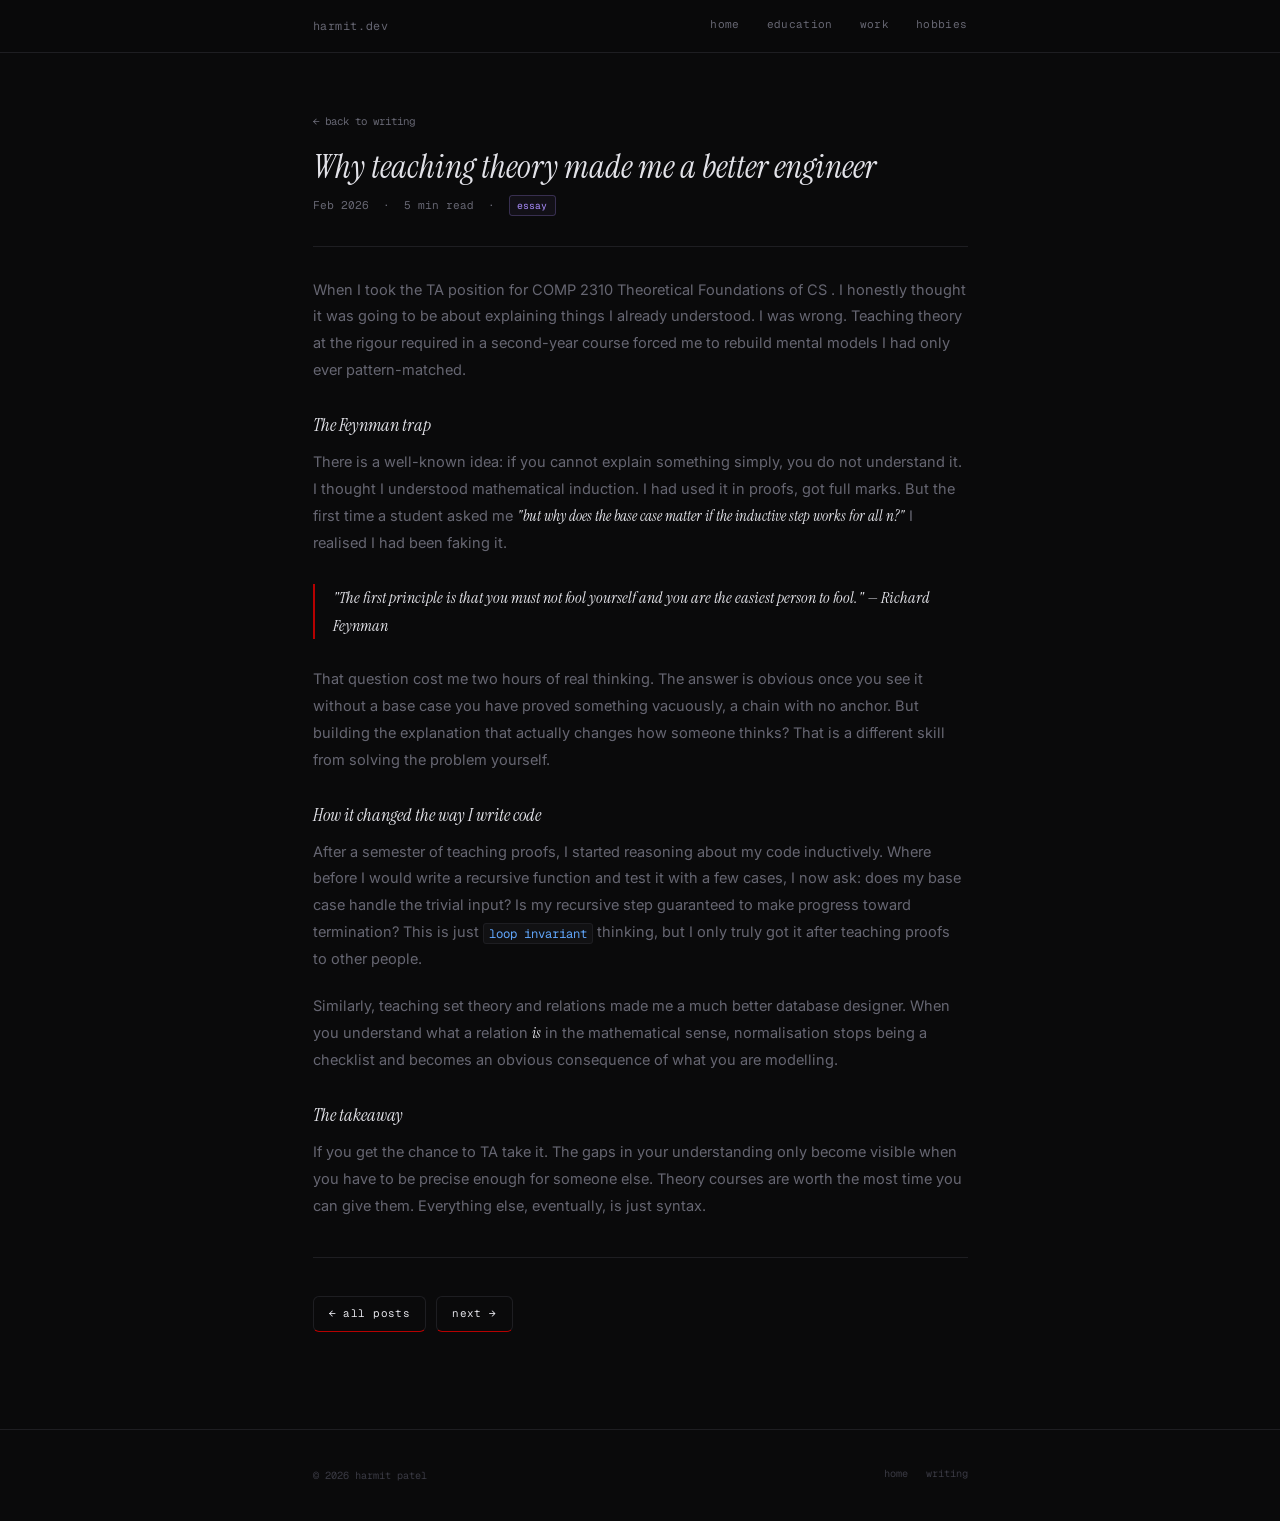
==== blog-post1.html @ 58eb38e5 "frontend portfolio" ====
<!DOCTYPE html>
<!-- blog-post1.html | Harmit Patel | COMP2057-91 -->
<html lang="en">
  <head>
    <meta charset="UTF-8" />
    <meta name="viewport" content="width=device-width, initial-scale=1.0" />
    <title>Why teaching theory made me a better engineer — Harmit Patel</title>
    <link rel="stylesheet" href="mycss.css" />
    <style>
      /* Embedded styles for blog post reading experience */
      .post-content p { font-size: 0.97rem; line-height: 1.85; color: var(--text-muted); margin-bottom: 1.3rem; }
      .post-content h2 { font-size: 1.2rem; font-style: italic; margin: 2rem 0 0.8rem; color: var(--text); font-family: var(--font-serif); }
      .post-content blockquote { border-left: 2px solid var(--border-hover); padding-left: 1.2rem; font-style: italic; font-family: var(--font-serif); font-size: 1.05rem; color: var(--text); margin: 1.8rem 0; }
      .post-content a { color: var(--text); border-bottom: 1px solid var(--border-hover); }
      .post-content a:hover { color: var(--green); border-color: var(--green); }
      .post-content code { font-family: var(--font-mono); font-size: 0.82rem; background: var(--bg-subtle); border: 1px solid var(--border); padding: 0.1rem 0.35rem; border-radius: 3px; color: var(--blue); }
    </style>
  </head>
  <body>

    <!-- Navigation -->
    <nav>
      <div class="nav-inner">
        <a href="mybio.html" class="nav-logo">harmit.dev</a>
        <ul class="nav-links">
          <li><a href="mybio.html">home</a></li>
          <li><a href="education.html">education</a></li>
          <li><a href="work.html">work</a></li>
          <li><a href="hobbies.html">hobbies</a></li>
        </ul>
      </div>
    </nav>

    <div class="wrapper">

      <!-- Post header -->
      <div class="page-header">
        <p style="margin-bottom:1rem;"><a href="hobbies.html" style="font-family:var(--font-mono);font-size:0.72rem;color:var(--text-muted);">&#8592; back to writing</a></p>
        <h1>Why teaching theory made me a better engineer</h1>
        <p style="margin-top:0.6rem;">Feb 2026 &nbsp;&middot;&nbsp; 5 min read &nbsp;&middot;&nbsp; <span class="tag purple">essay</span></p>
      </div>

      <!-- Post body -->
      <article class="post-content section" style="border-top:none;padding-top:0;">

        <p>
          When I took the TA position for COMP 2310 Theoretical Foundations of CS . I honestly thought it
          was going to be about explaining things I already understood. I was wrong. Teaching theory at the
          rigour required in a second-year course forced me to rebuild mental models I had only ever pattern-matched.
        </p>

        <h2>The Feynman trap</h2>

        <p>
          There is a well-known idea: if you cannot explain something simply, you do not understand it. I thought
          I understood mathematical induction. I had used it in proofs, got full marks. But the first time a student
          asked me <em>"but why does the base case matter if the inductive step works for all n?"</em> I realised
          I had been faking it.
        </p>

        <blockquote>
          "The first principle is that you must not fool yourself and you are the easiest person to fool."
          &mdash; Richard Feynman
        </blockquote>

        <p>
          That question cost me two hours of real thinking. The answer is obvious once you see it  without a
          base case you have proved something vacuously, a chain with no anchor. But building the explanation that
          actually changes how someone thinks? That is a different skill from solving the problem yourself.
        </p>

        <h2>How it changed the way I write code</h2>

        <p>
          After a semester of teaching proofs, I started reasoning about my code inductively. Where before I would
          write a recursive function and test it with a few cases, I now ask: does my base case handle the trivial input?
          Is my recursive step guaranteed to make progress toward termination? This is just <code>loop invariant</code>
          thinking, but I only truly got it after teaching proofs to other people.
        </p>

        <p>
          Similarly, teaching set theory and relations made me a much better database designer. When you understand
          what a relation <em>is</em> in the mathematical sense, normalisation stops being a checklist and becomes
          an obvious consequence of what you are modelling.
        </p>

        <h2>The takeaway</h2>

        <p>
          If you get the chance to TA take it. The gaps in your understanding only become visible when you
          have to be precise enough for someone else. Theory courses are worth the most time you can give them.
          Everything else, eventually, is just syntax.
        </p>

        <hr />
        <div class="social-row">
          <a href="hobbies.html" class="btn btn-ghost">&#8592; all posts</a>
          <a href="blog-post2.html" class="btn btn-ghost">next &#8594;</a>
        </div>

      </article>
    </div>

    <footer>
      <div class="footer-inner">
        <span class="footer-copy">&copy; 2026 harmit patel</span>
        <ul class="footer-links"><li><a href="mybio.html">home</a></li><li><a href="hobbies.html">writing</a></li></ul>
      </div>
    </footer>

  </body>
</html>
---- mycss.css ----
/* ============================================================
   mycss.css — External Stylesheet
   Portfolio: Harmit Patel | COMP2057-91 Assignment #5
   Design: Minimal editorial dark theme, developer-focused
   Inspired by: amritwt.me, dhravya.dev, shbz.sh
   ============================================================ */

/* --- Google Fonts --- */
@import url('https://fonts.googleapis.com/css2?family=Geist+Mono:wght@300;400;500;600&family=Instrument+Serif:ital@0;1&family=Inter:wght@300;400;500;600&display=swap');

/* --- CSS Custom Properties --- */
:root {
  --bg:           #0a0a0b;
  --bg-subtle:    #111113;
  --bg-card:      #141416;
  --border:       #1e1e22;
  --border-hover: #b60101;
  --text:         #e2e2e8;
  --text-muted:   #666672;
  --text-faint:   #3a3a44;
  --green:        #4ade80;
  --blue:         #60a5fa;
  --purple:       #a78bfa;
  --orange:       #fb923c;
  --font-mono:    'Geist Mono', 'Courier New', monospace;
  --font-serif:   'Instrument Serif', Georgia, serif;
  --font-sans:    'Inter', system-ui, sans-serif;
  --radius:       6px;
  --transition:   0.18s ease;
}

/* --- Reset --- */
*, *::before, *::after { box-sizing: border-box; margin: 0; padding: 0; }
html { scroll-behavior: smooth; font-size: 15px; }

body {
  background: var(--bg);
  color: var(--text);
  font-family: var(--font-sans);
  font-size: 1rem;
  line-height: 1.75;
  -webkit-font-smoothing: antialiased;
  min-height: 100vh;
}

/* --- Typography --- */
h1, h2, h3, h4 {
  font-family: var(--font-serif);
  font-weight: 400;
  line-height: 1.25;
  color: var(--text);
}

h1 { font-size: 2.4rem; }
h2 { font-size: 1.6rem; margin-bottom: 1.2rem; }
h3 { font-size: 1.1rem; }

p { margin-bottom: 1rem; color: var(--text-muted); }
p strong { color: var(--text); font-weight: 500; }
p em { font-family: var(--font-serif); font-style: italic; color: var(--text); }

a { color: var(--text); text-decoration: none; transition: color var(--transition); }
a:hover { color: var(--green); }

hr { border: none; border-top: 1px solid var(--border); margin: 2.5rem 0; }

ul, ol { padding-left: 1.4rem; }
li { color: var(--text-muted); margin-bottom: 0.4rem; line-height: 1.65; }
li strong { color: var(--text); }

small { font-size: 0.78rem; color: var(--text-muted); }

/* --- Layout --- */
.wrapper { max-width: 700px; margin: 0 auto; padding: 0 1.5rem; }

/* --- Navigation --- */
nav {
  position: sticky; top: 0; z-index: 100;
  background: rgba(10,10,11,0.88);
  backdrop-filter: blur(12px);
  -webkit-backdrop-filter: blur(12px);
  border-bottom: 1px solid var(--border);
}

.nav-inner {
  max-width: 700px; margin: 0 auto; padding: 0 1.5rem;
  display: flex; align-items: center;
  justify-content: space-between; height: 52px;
}

.nav-logo {
  font-family: var(--font-mono); font-size: 0.78rem;
  color: var(--text-muted); letter-spacing: 0.05em;
  transition: color var(--transition);
}
.nav-logo:hover { color: var(--text); }

.nav-links { display: flex; list-style: none; gap: 1.8rem; padding: 0; }

.nav-links a {
  font-family: var(--font-mono); font-size: 0.74rem;
  color: var(--text-muted); letter-spacing: 0.03em;
  transition: color var(--transition);
}
.nav-links a:hover { color: var(--text); }

/* --- Hero --- */
.hero { padding: 4rem 0 2rem; }

.hero-greeting {
  font-family: var(--font-mono); font-size: 0.74rem;
  color: var(--text-muted); margin-bottom: 1.2rem;
  letter-spacing: 0.05em; display: flex;
  align-items: center; gap: 0.5rem;
}

.status-dot {
  width: 6px; height: 6px; border-radius: 50%;
  background: var(--green); display: inline-block;
  animation: pulse-dot 2s infinite;
}

@keyframes pulse-dot {
  0%, 100% { opacity: 1; }
  50%       { opacity: 0.35; }
}

/* Profile picture styles */
.profile-pic-container {
  position: absolute;
  top: 3;
  right:0;
  width: 120px;
  height: 150px;
  border-radius: 10%;
  overflow: hidden;
  border: 1px solid ; 
  box-shadow: 0 4px 12px rgba(0, 0, 0, 0.15);
  transition: transform 0.2s ease;
}

.profile-pic-container:hover {
  transform: scale(1.05);
}

.profile-pic {
  width: 100%;
  height: 100%;
  object-fit: cover;
}

/* Adjust hero section to accommodate the profile picture */
.hero {
  position: relative;
  padding-right: 120px; /* Make space for the profile pic */
}

/* Mobile responsiveness */
@media (max-width: 768px) {
  .profile-pic-container {
    width: 70px;
    height: 70px;
    top: -10px;
  }
  
  .hero {
    padding-right: 80px;
  }
}

.hero h1 { font-size: 2.6rem; margin-bottom: 1rem; font-style: italic; }

.hero-bio {
  font-size: 0.97rem; color: var(--text-muted);
  line-height: 1.8; max-width: 580px;
}

.hero-bio a {
  color: var(--text); border-bottom: 1px solid var(--border-hover);
  transition: border-color var(--transition), color var(--transition);
}
.hero-bio a:hover { color: var(--green); border-color: var(--green); }

/* --- Social Row --- */
.social-row { display: flex; gap: 0.65rem; margin-top: 1.8rem; flex-wrap: wrap; }

.social-link {
  font-family: var(--font-mono); font-size: 0.7rem; color: var(--text-muted);
  letter-spacing: 0.04em; display: flex; align-items: center; gap: 0.35rem;
  padding: 0.3rem 0.7rem; border: 1px solid var(--border);
  border-radius: var(--radius); transition: all var(--transition);
}
.social-link:hover { color: var(--text); border-color: var(--border-hover); background: var(--bg-subtle); }

/* --- Section --- */
.section { padding: 2.5rem 0; border-top: 1px solid var(--border); }

.section-label {
  font-family: var(--font-mono); font-size: 0.68rem; color: var(--text-faint);
  text-transform: uppercase; letter-spacing: 0.1em; margin-bottom: 1.5rem;
  display: flex; align-items: center; gap: 0.6rem;
}
.section-label::after { content: ''; flex: 1; height: 1px; background: var(--border); }

/* --- Experience Items --- */
.exp-item { padding: 1rem 0; border-bottom: 1px solid var(--border); }
.exp-item:last-child { border-bottom: none; }

.exp-header {
  display: flex; align-items: flex-start;
  justify-content: space-between; gap: 1rem;
}

.exp-title { font-size: 0.88rem; font-weight: 500; color: var(--text); }

.exp-date {
  font-family: var(--font-mono); font-size: 0.67rem;
  color: var(--text-faint); white-space: nowrap; padding-top: 0.15rem;
}

.exp-org { font-family: var(--font-mono); font-size: 0.7rem; color: var(--text-muted); margin-top: 0.15rem; }

.exp-desc { font-size: 0.85rem; color: var(--text-muted); margin-top: 0.5rem; line-height: 1.65; }

/* --- Tags --- */
.tags { display: flex; flex-wrap: wrap; gap: 0.35rem; margin-top: 0.6rem; }

.tag {
  font-family: var(--font-mono); font-size: 0.65rem; color: var(--text-muted);
  background: var(--bg-subtle); border: 1px solid var(--border);
  padding: 0.18rem 0.5rem; border-radius: 3px;
}
.tag.green  { color: var(--green);  border-color: rgba(74,222,128,0.25);  background: rgba(74,222,128,0.05); }
.tag.blue   { color: var(--blue);   border-color: rgba(96,165,250,0.25);  background: rgba(96,165,250,0.05); }
.tag.purple { color: var(--purple); border-color: rgba(167,139,250,0.25); background: rgba(167,139,250,0.05); }
.tag.orange { color: var(--orange); border-color: rgba(251,146,60,0.25);  background: rgba(251,146,60,0.05); }

/* --- Project Cards --- */
.project-card {
  display: flex; align-items: flex-start; gap: 0.9rem;
  padding: 0.9rem 1rem; border: 1px solid var(--border);
  border-radius: var(--radius); background: var(--bg-card);
  transition: all var(--transition); text-decoration: none; margin-bottom: 0.6rem;
}
.project-card:hover { border-color: var(--border-hover); background: var(--bg-subtle); transform: translateX(3px); }

.project-icon {
  width: 34px; height: 34px; border-radius: 7px; background: var(--bg-subtle);
  border: 1px solid var(--border); display: flex; align-items: center;
  justify-content: center; font-size: 1rem; flex-shrink: 0;
}

.project-info { flex: 1; min-width: 0; }
.project-name { font-size: 0.86rem; font-weight: 500; color: var(--text); display: block; margin-bottom: 0.12rem; }
.project-desc { font-size: 0.78rem; color: var(--text-muted); line-height: 1.5; display: block; }
.project-arrow { font-size: 0.85rem; color: var(--text-faint); flex-shrink: 0; transition: color var(--transition); }
.project-card:hover .project-arrow { color: var(--text-muted); }

/* --- Blog Items --- */
.blog-item {
  display: flex; align-items: flex-start; justify-content: space-between;
  gap: 1.5rem; padding: 1rem 0; border-bottom: 1px solid var(--border);
  text-decoration: none; transition: all var(--transition);
}
.blog-item:last-child { border-bottom: none; }
.blog-item:hover .blog-title { color: var(--green); }

.blog-left { flex: 1; min-width: 0; }
.blog-title {
  font-size: 0.92rem; color: var(--text); display: block; margin-bottom: 0.18rem;
  transition: color var(--transition); font-family: var(--font-serif); font-style: italic;
}
.blog-excerpt { font-size: 0.78rem; color: var(--text-muted); display: block; line-height: 1.5; }

.blog-meta-col { flex-shrink: 0; text-align: right; }
.blog-date { font-family: var(--font-mono); font-size: 0.67rem; color: var(--text-faint); display: block; }

/* --- Page Header --- */
.page-header { padding: 3.5rem 0 2rem; border-bottom: 1px solid var(--border); margin-bottom: 2rem; }
.page-header h1 { font-style: italic; font-size: 2.2rem; }
.page-header p { font-family: var(--font-mono); font-size: 0.74rem; color: var(--text-muted); margin: 0.4rem 0 0; }

/* --- Work Table (styled entirely via this external CSS) --- */
.work-table { width: 100%; border-collapse: collapse; margin-top: 1rem; font-size: 0.82rem; }

.work-table thead tr { border-bottom: 1px solid var(--border-hover); }

.work-table th {
  font-family: var(--font-mono); font-size: 0.64rem; text-transform: uppercase;
  letter-spacing: 0.08em; color: var(--text-faint); padding: 0.65rem 0.75rem;
  text-align: left; font-weight: 400;
}

.work-table td {
  padding: 0.85rem 0.75rem; border-bottom: 1px solid var(--border);
  color: var(--text-muted); vertical-align: top; line-height: 1.6;
}
.work-table tbody tr:hover td { background: var(--bg-subtle); }
.work-table td:first-child { color: var(--text); font-weight: 500; }

.role-badge {
  display: inline-block; font-family: var(--font-mono); font-size: 0.63rem;
  padding: 0.12rem 0.45rem; border-radius: 3px; border: 1px solid;
}
.role-badge.ta   { color: var(--green);  border-color: rgba(74,222,128,0.3);  background: rgba(74,222,128,0.07); }
.role-badge.ra   { color: var(--blue);   border-color: rgba(96,165,250,0.3);  background: rgba(96,165,250,0.07); }
.role-badge.proj { color: var(--purple); border-color: rgba(167,139,250,0.3); background: rgba(167,139,250,0.07); }

/* --- Image Grid --- */
.img-grid { display: grid; grid-template-columns: repeat(3, 1fr); gap: 0.7rem; margin-top: 1rem; }

.img-card {
  border: 1px solid var(--border); border-radius: var(--radius);
  overflow: hidden; background: var(--bg-card); transition: border-color var(--transition);
}
.img-card:hover { border-color: var(--border-hover); }

.img-card img {
  width: 100%; height: 120px; object-fit: cover; display: block;
  filter: grayscale(25%); transition: filter var(--transition);
}
.img-card:hover img { filter: grayscale(0%); }

.img-caption { padding: 0.55rem 0.7rem; font-size: 0.7rem; color: var(--text-muted); font-family: var(--font-mono); }

/* --- Image Map --- */
.map-container { border: 1px solid var(--border); border-radius: var(--radius); overflow: hidden; margin-top: 1rem; background: var(--bg-card); }
.map-container img { width: 100%; display: block; max-width: 100%; }
.map-hint { font-family: var(--font-mono); font-size: 0.68rem; color: var(--text-faint); padding: 0.55rem 1rem; border-top: 1px solid var(--border); }

/* --- Form --- */
.form-wrap { border: 1px solid var(--border); border-radius: var(--radius); padding: 1.8rem; background: var(--bg-card); margin-top: 1.5rem; }

.form-group { margin-bottom: 1.1rem; }

.form-group label {
  display: block; font-family: var(--font-mono); font-size: 0.68rem;
  color: var(--text-muted); letter-spacing: 0.06em; text-transform: uppercase; margin-bottom: 0.4rem;
}

.form-group input,
.form-group textarea,
.form-group select {
  width: 100%; background: var(--bg); border: 1px solid var(--border);
  color: var(--text); padding: 0.6rem 0.85rem; border-radius: var(--radius);
  font-family: var(--font-sans); font-size: 0.85rem; outline: none;
  transition: border-color var(--transition); -appearance: none;
}
.form-group input:focus,
.form-group textarea:focus,
.form-group select:focus { border-color: var(--border-hover); }
.form-group textarea { resize: vertical; min-height: 88px; }

.form-row { display: grid; grid-template-columns: 1fr 1fr; gap: 1rem; }

.check-group { display: flex; flex-direction: column; gap: 0.45rem; margin-top: 0.4rem; }
.check-group label {
  display: flex; align-items: center; gap: 0.5rem; text-transform: none;
  letter-spacing: 0; font-size: 0.82rem; color: var(--text-muted); cursor: pointer;
}
.check-group input { width: auto; accent-color: var(--green); }

/* --- Buttons --- */
.btn {
  display: inline-flex; align-items: center; gap: 0.35rem;
  font-family: var(--font-mono); font-size: 0.73rem; letter-spacing: 0.04em;
  padding: 0.5rem 1rem; border-radius: var(--radius); border: 1px solid;
  cursor: pointer; transition: all var(--transition); text-decoration: none;
}
.btn-primary { background: var(--text); color: var(--bg); border-color: var(--text); }
.btn-primary:hover { background: var(--green); border-color: var(--green); color: var(--bg); }
.btn-ghost { background: transparent; color: var(--text-muted); border-color: var(--border); }
.btn-ghost:hover { color: var(--text); border-color: var(--border-hover); background: var(--bg-subtle); }

/* --- Skills Grid --- */
.skills-grid { display: grid; grid-template-columns: 1fr 1fr; gap: 1.2rem; margin-top: 0.5rem; }

.skill-group-label {
  font-family: var(--font-mono); font-size: 0.66rem; color: var(--text-faint);
  text-transform: uppercase; letter-spacing: 0.08em; margin-bottom: 0.5rem; display: block;
}

/* --- Footer --- */
footer { border-top: 1px solid var(--border); padding: 2rem 0; margin-top: 4rem; }

.footer-inner {
  max-width: 700px; margin: 0 auto; padding: 0 1.5rem;
  display: flex; align-items: center; justify-content: space-between;
  flex-wrap: wrap; gap: 0.75rem;
}

.footer-copy { font-family: var(--font-mono); font-size: 0.68rem; color: var(--text-faint); }

.footer-links { display: flex; gap: 1.2rem; list-style: none; }
.footer-links a { font-family: var(--font-mono); font-size: 0.68rem; color: var(--text-faint); transition: color var(--transition); }
.footer-links a:hover { color: var(--text-muted); }

/* --- Responsive --- */
@media (max-width: 600px) {
  h1, .hero h1 { font-size: 1.9rem; }
  .img-grid { grid-template-columns: 1fr 1fr; }
  .form-row { grid-template-columns: 1fr; }
  .nav-links { gap: 1rem; }
  .blog-meta-col { display: none; }
  .skills-grid { grid-template-columns: 1fr; }
}
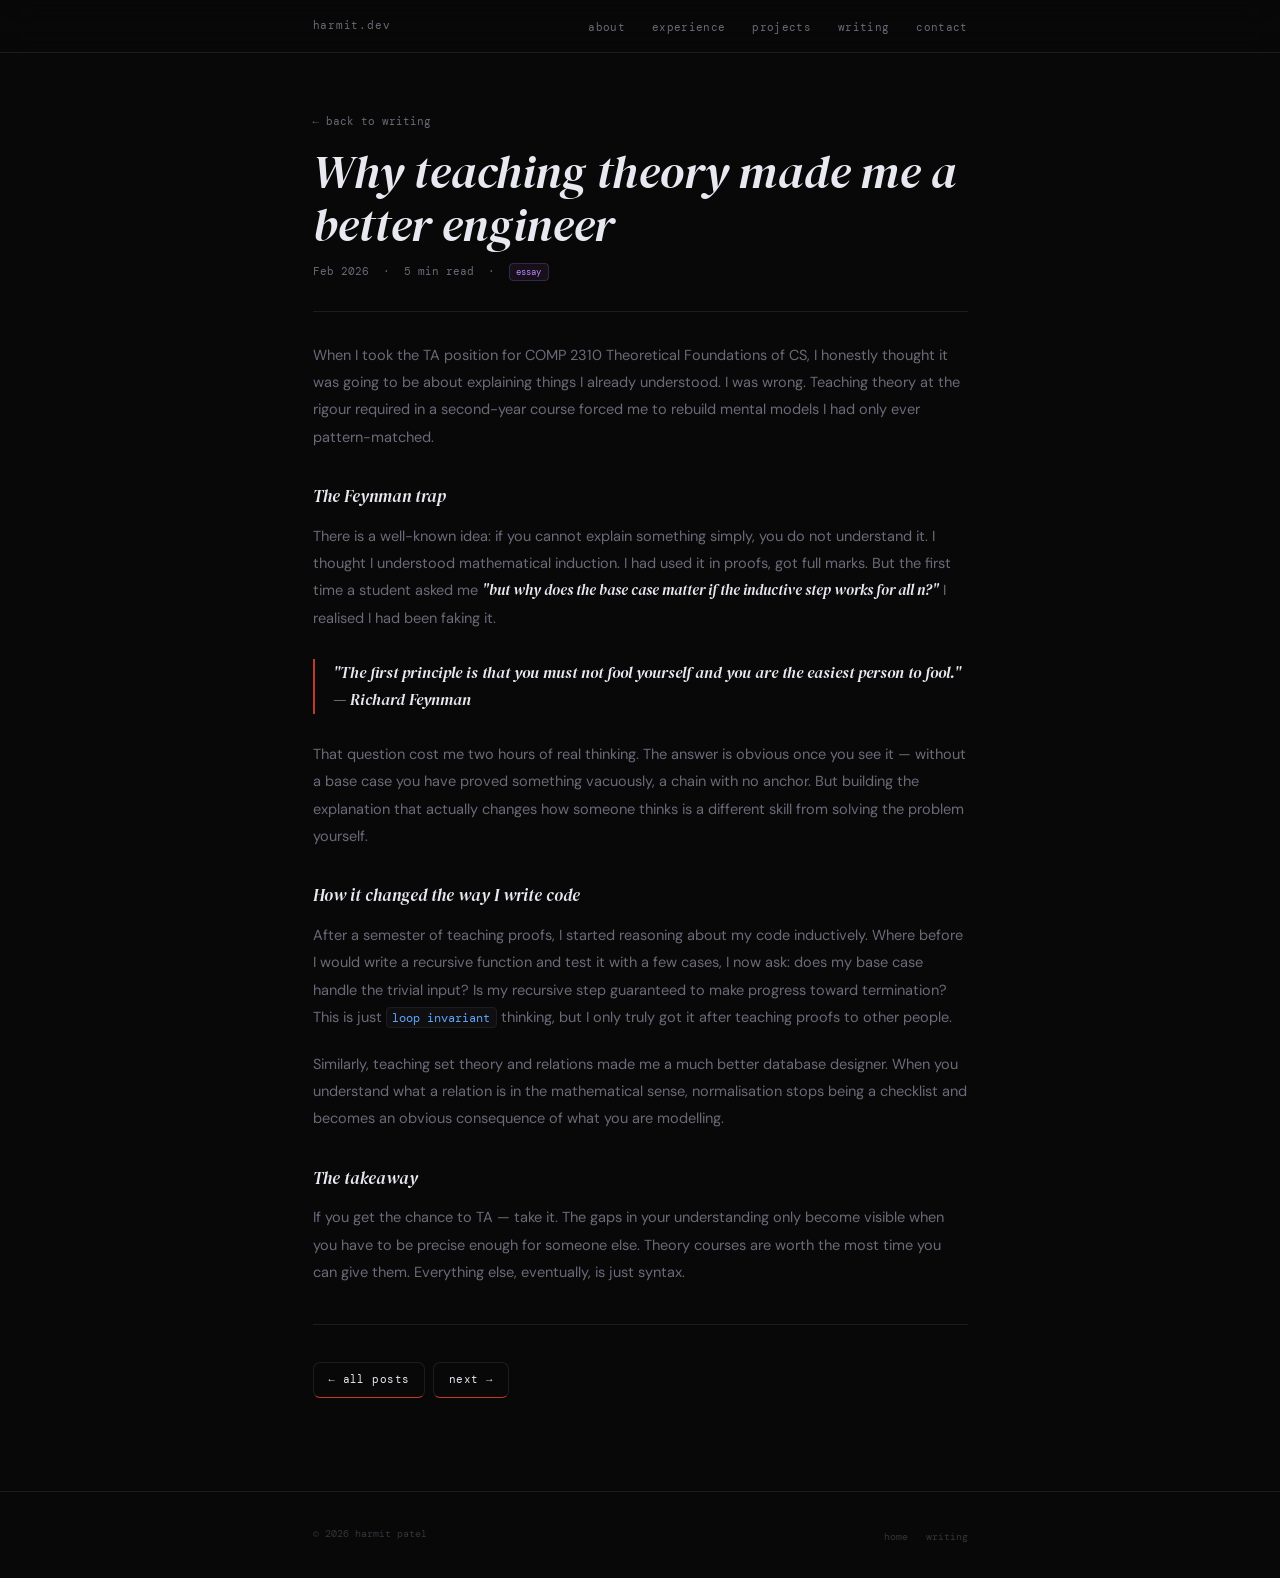
==== commit 56392884: "Professional one page." ====
--- a/blog-post1.html
+++ b/blog-post1.html
@@ -1,112 +1,66 @@
 <!DOCTYPE html>
-<!-- blog-post1.html | Harmit Patel | COMP2057-91 -->
 <html lang="en">
-  <head>
-    <meta charset="UTF-8" />
-    <meta name="viewport" content="width=device-width, initial-scale=1.0" />
-    <title>Why teaching theory made me a better engineer — Harmit Patel</title>
-    <link rel="stylesheet" href="mycss.css" />
-    <style>
-      /* Embedded styles for blog post reading experience */
-      .post-content p { font-size: 0.97rem; line-height: 1.85; color: var(--text-muted); margin-bottom: 1.3rem; }
-      .post-content h2 { font-size: 1.2rem; font-style: italic; margin: 2rem 0 0.8rem; color: var(--text); font-family: var(--font-serif); }
-      .post-content blockquote { border-left: 2px solid var(--border-hover); padding-left: 1.2rem; font-style: italic; font-family: var(--font-serif); font-size: 1.05rem; color: var(--text); margin: 1.8rem 0; }
-      .post-content a { color: var(--text); border-bottom: 1px solid var(--border-hover); }
-      .post-content a:hover { color: var(--green); border-color: var(--green); }
-      .post-content code { font-family: var(--font-mono); font-size: 0.82rem; background: var(--bg-subtle); border: 1px solid var(--border); padding: 0.1rem 0.35rem; border-radius: 3px; color: var(--blue); }
-    </style>
-  </head>
-  <body>
-
-    <!-- Navigation -->
-    <nav>
-      <div class="nav-inner">
-        <a href="mybio.html" class="nav-logo">harmit.dev</a>
-        <ul class="nav-links">
-          <li><a href="mybio.html">home</a></li>
-          <li><a href="education.html">education</a></li>
-          <li><a href="work.html">work</a></li>
-          <li><a href="hobbies.html">hobbies</a></li>
-        </ul>
+<head>
+  <meta charset="UTF-8" />
+  <meta name="viewport" content="width=device-width, initial-scale=1.0" />
+  <title>Why teaching theory made me a better engineer — Harmit Patel</title>
+  <link rel="icon" type="image/png" href="https://avatars.githubusercontent.com/u/111548124?v=4" />
+  <link rel="stylesheet" href="mycss.css" />
+</head>
+<body>
+  <nav>
+    <div class="nav-inner">
+      <a href="index.html" class="nav-logo">harmit.dev</a>
+      <ul class="nav-links">
+        <li><a href="index.html#about">about</a></li>
+        <li><a href="index.html#experience">experience</a></li>
+        <li><a href="index.html#projects">projects</a></li>
+        <li><a href="index.html#writing">writing</a></li>
+        <li><a href="index.html#contact">contact</a></li>
+      </ul>
+      <button class="nav-toggle" id="navToggle" aria-label="Toggle menu"><span></span><span></span><span></span></button>
+    </div>
+  </nav>
+  <div class="mobile-menu" id="mobileMenu">
+    <a href="index.html#about">about</a>
+    <a href="index.html#experience">experience</a>
+    <a href="index.html#projects">projects</a>
+    <a href="index.html#writing">writing</a>
+    <a href="index.html#contact">contact</a>
+  </div>
+  <div class="wrapper">
+    <div class="page-header">
+      <p style="margin-bottom:1rem;"><a href="index.html#writing" style="font-family:var(--font-mono);font-size:0.7rem;color:var(--text-muted);">← back to writing</a></p>
+      <h1>Why teaching theory made me a better engineer</h1>
+      <p style="margin-top:0.6rem;">Feb 2026 &nbsp;·&nbsp; 5 min read &nbsp;·&nbsp; <span class="tag purple">essay</span></p>
+    </div>
+    <article class="post-content section" style="border-top:none;padding-top:0;">
+      <p>When I took the TA position for COMP 2310 Theoretical Foundations of CS, I honestly thought it was going to be about explaining things I already understood. I was wrong. Teaching theory at the rigour required in a second-year course forced me to rebuild mental models I had only ever pattern-matched.</p>
+      <h2>The Feynman trap</h2>
+      <p>There is a well-known idea: if you cannot explain something simply, you do not understand it. I thought I understood mathematical induction. I had used it in proofs, got full marks. But the first time a student asked me <em>"but why does the base case matter if the inductive step works for all n?"</em> I realised I had been faking it.</p>
+      <blockquote>"The first principle is that you must not fool yourself and you are the easiest person to fool." — Richard Feynman</blockquote>
+      <p>That question cost me two hours of real thinking. The answer is obvious once you see it — without a base case you have proved something vacuously, a chain with no anchor. But building the explanation that actually changes how someone thinks is a different skill from solving the problem yourself.</p>
+      <h2>How it changed the way I write code</h2>
+      <p>After a semester of teaching proofs, I started reasoning about my code inductively. Where before I would write a recursive function and test it with a few cases, I now ask: does my base case handle the trivial input? Is my recursive step guaranteed to make progress toward termination? This is just <code>loop invariant</code> thinking, but I only truly got it after teaching proofs to other people.</p>
+      <p>Similarly, teaching set theory and relations made me a much better database designer. When you understand what a relation is in the mathematical sense, normalisation stops being a checklist and becomes an obvious consequence of what you are modelling.</p>
+      <h2>The takeaway</h2>
+      <p>If you get the chance to TA — take it. The gaps in your understanding only become visible when you have to be precise enough for someone else. Theory courses are worth the most time you can give them. Everything else, eventually, is just syntax.</p>
+      <hr />
+      <div style="display:flex;gap:0.5rem;margin-top:0.5rem;">
+        <a href="index.html#writing" class="btn btn-ghost">← all posts</a>
+        <a href="blog-post2.html" class="btn btn-ghost">next →</a>
       </div>
-    </nav>
-
-    <div class="wrapper">
-
-      <!-- Post header -->
-      <div class="page-header">
-        <p style="margin-bottom:1rem;"><a href="hobbies.html" style="font-family:var(--font-mono);font-size:0.72rem;color:var(--text-muted);">&#8592; back to writing</a></p>
-        <h1>Why teaching theory made me a better engineer</h1>
-        <p style="margin-top:0.6rem;">Feb 2026 &nbsp;&middot;&nbsp; 5 min read &nbsp;&middot;&nbsp; <span class="tag purple">essay</span></p>
-      </div>
-
-      <!-- Post body -->
-      <article class="post-content section" style="border-top:none;padding-top:0;">
-
-        <p>
-          When I took the TA position for COMP 2310 Theoretical Foundations of CS . I honestly thought it
-          was going to be about explaining things I already understood. I was wrong. Teaching theory at the
-          rigour required in a second-year course forced me to rebuild mental models I had only ever pattern-matched.
-        </p>
-
-        <h2>The Feynman trap</h2>
-
-        <p>
-          There is a well-known idea: if you cannot explain something simply, you do not understand it. I thought
-          I understood mathematical induction. I had used it in proofs, got full marks. But the first time a student
-          asked me <em>"but why does the base case matter if the inductive step works for all n?"</em> I realised
-          I had been faking it.
-        </p>
-
-        <blockquote>
-          "The first principle is that you must not fool yourself and you are the easiest person to fool."
-          &mdash; Richard Feynman
-        </blockquote>
-
-        <p>
-          That question cost me two hours of real thinking. The answer is obvious once you see it  without a
-          base case you have proved something vacuously, a chain with no anchor. But building the explanation that
-          actually changes how someone thinks? That is a different skill from solving the problem yourself.
-        </p>
-
-        <h2>How it changed the way I write code</h2>
-
-        <p>
-          After a semester of teaching proofs, I started reasoning about my code inductively. Where before I would
-          write a recursive function and test it with a few cases, I now ask: does my base case handle the trivial input?
-          Is my recursive step guaranteed to make progress toward termination? This is just <code>loop invariant</code>
-          thinking, but I only truly got it after teaching proofs to other people.
-        </p>
-
-        <p>
-          Similarly, teaching set theory and relations made me a much better database designer. When you understand
-          what a relation <em>is</em> in the mathematical sense, normalisation stops being a checklist and becomes
-          an obvious consequence of what you are modelling.
-        </p>
-
-        <h2>The takeaway</h2>
-
-        <p>
-          If you get the chance to TA take it. The gaps in your understanding only become visible when you
-          have to be precise enough for someone else. Theory courses are worth the most time you can give them.
-          Everything else, eventually, is just syntax.
-        </p>
-
-        <hr />
-        <div class="social-row">
-          <a href="hobbies.html" class="btn btn-ghost">&#8592; all posts</a>
-          <a href="blog-post2.html" class="btn btn-ghost">next &#8594;</a>
-        </div>
-
-      </article>
+    </article>
+  </div>
+  <footer>
+    <div class="footer-inner">
+      <span class="footer-copy">&copy; 2026 harmit patel</span>
+      <ul class="footer-links"><li><a href="index.html">home</a></li><li><a href="index.html#writing">writing</a></li></ul>
     </div>
-
-    <footer>
-      <div class="footer-inner">
-        <span class="footer-copy">&copy; 2026 harmit patel</span>
-        <ul class="footer-links"><li><a href="mybio.html">home</a></li><li><a href="hobbies.html">writing</a></li></ul>
-      </div>
-    </footer>
-
-  </body>
+  </footer>
+  <script>
+    const t=document.getElementById("navToggle"),m=document.getElementById("mobileMenu");
+    t.addEventListener("click",()=>{t.classList.toggle("open");m.classList.toggle("open");});
+  </script>
+</body>
 </html>
--- a/mycss.css
+++ b/mycss.css
@@ -1,406 +1,346 @@
 /* ============================================================
-   mycss.css — External Stylesheet
-   Portfolio: Harmit Patel | COMP2057-91 Assignment #5
-   Design: Minimal editorial dark theme, developer-focused
-   Inspired by: amritwt.me, dhravya.dev, shbz.sh
+   mycss.css — Harmit Patel | Professional Portfolio
+   Clean dark editorial — no clutter, no gimmicks
    ============================================================ */
 
-/* --- Google Fonts --- */
-@import url('https://fonts.googleapis.com/css2?family=Geist+Mono:wght@300;400;500;600&family=Instrument+Serif:ital@0;1&family=Inter:wght@300;400;500;600&display=swap');
-
-/* --- CSS Custom Properties --- */
+@import url('https://fonts.googleapis.com/css2?family=DM+Serif+Display:ital@0;1&family=DM+Mono:wght@300;400;500&family=DM+Sans:ital,wght@0,300;0,400;0,500;0,600;1,400&display=swap');
+
+/* ─── Tokens ─── */
 :root {
-  --bg:           #0a0a0b;
-  --bg-subtle:    #111113;
-  --bg-card:      #141416;
-  --border:       #1e1e22;
-  --border-hover: #b60101;
-  --text:         #e2e2e8;
-  --text-muted:   #666672;
-  --text-faint:   #3a3a44;
-  --green:        #4ade80;
-  --blue:         #60a5fa;
-  --purple:       #a78bfa;
-  --orange:       #fb923c;
-  --font-mono:    'Geist Mono', 'Courier New', monospace;
-  --font-serif:   'Instrument Serif', Georgia, serif;
-  --font-sans:    'Inter', system-ui, sans-serif;
-  --radius:       6px;
-  --transition:   0.18s ease;
-}
-
-/* --- Reset --- */
+  --bg:            #080809;
+  --bg-subtle:     #0f0f11;
+  --bg-card:       #111114;
+  --bg-hover:      #161619;
+  --border:        #1d1d21;
+  --border-mid:    #2c2c32;
+  --accent:        #c0392b;
+  --text:          #e8e8f0;
+  --text-muted:    #6a6a78;
+  --text-faint:    #34343c;
+  --green:         #4ade80;
+  --green-dim:     rgba(74,222,128,0.07);
+  --green-border:  rgba(74,222,128,0.2);
+  --blue:          #60a5fa;
+  --blue-dim:      rgba(96,165,250,0.07);
+  --blue-border:   rgba(96,165,250,0.2);
+  --purple:        #c084fc;
+  --purple-dim:    rgba(192,132,252,0.07);
+  --purple-border: rgba(192,132,252,0.2);
+  --orange:        #fb923c;
+  --orange-dim:    rgba(251,146,60,0.07);
+  --orange-border: rgba(251,146,60,0.2);
+  --font-serif:    'DM Serif Display', Georgia, serif;
+  --font-mono:     'DM Mono', 'Courier New', monospace;
+  --font-sans:     'DM Sans', system-ui, sans-serif;
+  --radius:        7px;
+  --t:             0.16s ease;
+  --max-w:         700px;
+}
+
+/* ─── Reset ─── */
 *, *::before, *::after { box-sizing: border-box; margin: 0; padding: 0; }
 html { scroll-behavior: smooth; font-size: 15px; }
-
 body {
   background: var(--bg);
   color: var(--text);
   font-family: var(--font-sans);
-  font-size: 1rem;
   line-height: 1.75;
   -webkit-font-smoothing: antialiased;
   min-height: 100vh;
 }
 
-/* --- Typography --- */
-h1, h2, h3, h4 {
-  font-family: var(--font-serif);
-  font-weight: 400;
-  line-height: 1.25;
-  color: var(--text);
-}
-
-h1 { font-size: 2.4rem; }
-h2 { font-size: 1.6rem; margin-bottom: 1.2rem; }
-h3 { font-size: 1.1rem; }
-
-p { margin-bottom: 1rem; color: var(--text-muted); }
-p strong { color: var(--text); font-weight: 500; }
+/* ─── Typography ─── */
+h1 { font-family: var(--font-serif); font-weight: 400; line-height: 1.15; color: var(--text); font-size: clamp(2.2rem, 5.5vw, 3.1rem); font-style: italic; }
+h2, h3 { font-family: var(--font-serif); font-weight: 400; color: var(--text); }
+p { color: var(--text-muted); font-size: 0.95rem; margin-bottom: 0.9rem; }
+p:last-child { margin-bottom: 0; }
+p strong { color: var(--text); font-weight: 600; }
 p em { font-family: var(--font-serif); font-style: italic; color: var(--text); }
-
-a { color: var(--text); text-decoration: none; transition: color var(--transition); }
+a { color: var(--text); text-decoration: none; transition: color var(--t); }
 a:hover { color: var(--green); }
-
 hr { border: none; border-top: 1px solid var(--border); margin: 2.5rem 0; }
-
-ul, ol { padding-left: 1.4rem; }
-li { color: var(--text-muted); margin-bottom: 0.4rem; line-height: 1.65; }
-li strong { color: var(--text); }
-
-small { font-size: 0.78rem; color: var(--text-muted); }
-
-/* --- Layout --- */
-.wrapper { max-width: 700px; margin: 0 auto; padding: 0 1.5rem; }
-
-/* --- Navigation --- */
+code {
+  font-family: var(--font-mono); font-size: 0.81rem;
+  background: var(--bg-subtle); border: 1px solid var(--border);
+  padding: 0.1rem 0.38rem; border-radius: 4px; color: var(--blue);
+}
+
+/* ─── Layout ─── */
+.wrapper {
+  max-width: var(--max-w);
+  margin: 0 auto;
+  padding: 0 1.5rem;
+  animation: fadeUp 0.45s ease both;
+}
+@keyframes fadeUp {
+  from { opacity: 0; transform: translateY(10px); }
+  to   { opacity: 1; transform: translateY(0); }
+}
+
+/* ─── Nav ─── */
 nav {
-  position: sticky; top: 0; z-index: 100;
-  background: rgba(10,10,11,0.88);
-  backdrop-filter: blur(12px);
-  -webkit-backdrop-filter: blur(12px);
+  position: sticky; top: 0; z-index: 200;
+  background: rgba(8,8,9,0.88);
+  backdrop-filter: blur(14px) saturate(1.3);
+  -webkit-backdrop-filter: blur(14px) saturate(1.3);
   border-bottom: 1px solid var(--border);
 }
-
 .nav-inner {
-  max-width: 700px; margin: 0 auto; padding: 0 1.5rem;
-  display: flex; align-items: center;
-  justify-content: space-between; height: 52px;
-}
-
+  max-width: var(--max-w); margin: 0 auto; padding: 0 1.5rem;
+  display: flex; align-items: center; justify-content: space-between; height: 52px;
+}
 .nav-logo {
-  font-family: var(--font-mono); font-size: 0.78rem;
-  color: var(--text-muted); letter-spacing: 0.05em;
-  transition: color var(--transition);
+  font-family: var(--font-mono); font-size: 0.76rem;
+  color: var(--text-muted); letter-spacing: 0.07em; transition: color var(--t);
 }
 .nav-logo:hover { color: var(--text); }
-
 .nav-links { display: flex; list-style: none; gap: 1.8rem; padding: 0; }
-
 .nav-links a {
-  font-family: var(--font-mono); font-size: 0.74rem;
+  font-family: var(--font-mono); font-size: 0.72rem;
   color: var(--text-muted); letter-spacing: 0.03em;
-  transition: color var(--transition);
-}
-.nav-links a:hover { color: var(--text); }
-
-/* --- Hero --- */
-.hero { padding: 4rem 0 2rem; }
-
+  transition: color var(--t); padding-bottom: 3px;
+  border-bottom: 1px solid transparent;
+}
+.nav-links a:hover,
+.nav-links a.active { color: var(--text); border-bottom-color: var(--accent); }
+
+/* ─── Mobile toggle ─── */
+.nav-toggle {
+  display: none; flex-direction: column; gap: 5px;
+  cursor: pointer; background: none; border: none; padding: 4px;
+}
+.nav-toggle span { width: 20px; height: 1.5px; background: var(--text-muted); transition: all 0.22s ease; display: block; }
+.nav-toggle.open span:nth-child(1) { transform: rotate(45deg) translate(4.5px, 4.5px); }
+.nav-toggle.open span:nth-child(2) { opacity: 0; }
+.nav-toggle.open span:nth-child(3) { transform: rotate(-45deg) translate(4.5px, -4.5px); }
+
+/* ─── Mobile Menu ─── */
+.mobile-menu {
+  display: none; position: fixed; inset: 52px 0 0 0;
+  background: var(--bg); z-index: 150; padding: 1.5rem;
+  border-top: 1px solid var(--border);
+  flex-direction: column; gap: 0;
+}
+.mobile-menu.open { display: flex; }
+.mobile-menu a {
+  font-family: var(--font-mono); font-size: 0.95rem;
+  color: var(--text-muted); padding: 0.9rem 0;
+  border-bottom: 1px solid var(--border); transition: color var(--t);
+}
+.mobile-menu a:hover { color: var(--text); }
+
+/* ─── Hero ─── */
+.hero {
+  padding: 4rem 0 2rem;
+  display: grid;
+  grid-template-columns: 1fr auto;
+  gap: 2rem;
+  align-items: start;
+}
+.hero-content { max-width: 520px; }
 .hero-greeting {
-  font-family: var(--font-mono); font-size: 0.74rem;
-  color: var(--text-muted); margin-bottom: 1.2rem;
-  letter-spacing: 0.05em; display: flex;
-  align-items: center; gap: 0.5rem;
-}
-
+  font-family: var(--font-mono); font-size: 0.72rem;
+  color: var(--text-muted); margin-bottom: 1rem;
+  letter-spacing: 0.05em;
+}
+.hero-bio {
+  font-size: 0.95rem; color: var(--text-muted);
+  line-height: 1.82; margin-bottom: 0.85rem;
+}
+.hero-bio a {
+  color: var(--text); border-bottom: 1px solid var(--accent);
+  transition: color var(--t), border-color var(--t);
+}
+.hero-bio a:hover { color: var(--green); border-color: var(--green); }
+
+/* ─── Avail badge ─── */
+.avail-badge {
+  display: inline-flex; align-items: center; gap: 0.45rem;
+  font-family: var(--font-mono); font-size: 0.65rem; letter-spacing: 0.03em;
+  color: var(--green); background: var(--green-dim);
+  border: 1px solid var(--green-border);
+  padding: 0.26rem 0.7rem; border-radius: 100px;
+  margin-bottom: 1.3rem;
+}
 .status-dot {
   width: 6px; height: 6px; border-radius: 50%;
-  background: var(--green); display: inline-block;
-  animation: pulse-dot 2s infinite;
-}
-
-@keyframes pulse-dot {
-  0%, 100% { opacity: 1; }
-  50%       { opacity: 0.35; }
-}
-
-/* Profile picture styles */
+  background: var(--green);
+  box-shadow: 0 0 0 0 rgba(74,222,128,0.4);
+  animation: pulse 2.5s infinite;
+}
+@keyframes pulse {
+  0%  { box-shadow: 0 0 0 0 rgba(74,222,128,0.4); }
+  70% { box-shadow: 0 0 0 6px rgba(74,222,128,0); }
+  100%{ box-shadow: 0 0 0 0 rgba(74,222,128,0); }
+}
+
+/* ─── Profile pic ─── */
+.profile-wrap { flex-shrink: 0; }
 .profile-pic-container {
-  position: absolute;
-  top: 3;
-  right:0;
-  width: 120px;
-  height: 150px;
-  border-radius: 10%;
-  overflow: hidden;
-  border: 1px solid ; 
-  box-shadow: 0 4px 12px rgba(0, 0, 0, 0.15);
-  transition: transform 0.2s ease;
-}
-
-.profile-pic-container:hover {
-  transform: scale(1.05);
-}
-
-.profile-pic {
-  width: 100%;
-  height: 100%;
-  object-fit: cover;
-}
-
-/* Adjust hero section to accommodate the profile picture */
-.hero {
-  position: relative;
-  padding-right: 120px; /* Make space for the profile pic */
-}
-
-/* Mobile responsiveness */
-@media (max-width: 768px) {
-  .profile-pic-container {
-    width: 70px;
-    height: 70px;
-    top: -10px;
-  }
-  
-  .hero {
-    padding-right: 80px;
-  }
-}
-
-.hero h1 { font-size: 2.6rem; margin-bottom: 1rem; font-style: italic; }
-
-.hero-bio {
-  font-size: 0.97rem; color: var(--text-muted);
-  line-height: 1.8; max-width: 580px;
-}
-
-.hero-bio a {
-  color: var(--text); border-bottom: 1px solid var(--border-hover);
-  transition: border-color var(--transition), color var(--transition);
-}
-.hero-bio a:hover { color: var(--green); border-color: var(--green); }
-
-/* --- Social Row --- */
-.social-row { display: flex; gap: 0.65rem; margin-top: 1.8rem; flex-wrap: wrap; }
-
+  width: 105px; height: 130px;
+  border-radius: 11px; overflow: hidden;
+  border: 1px solid var(--border-mid);
+  box-shadow: 0 6px 28px rgba(0,0,0,0.5);
+  transition: transform var(--t), border-color var(--t);
+}
+.profile-pic-container:hover { transform: scale(1.03); border-color: var(--accent); }
+.profile-pic { width: 100%; height: 100%; object-fit: cover; display: block; }
+
+/* ─── Social Row ─── */
+.social-row { display: flex; gap: 0.5rem; margin-top: 1.6rem; flex-wrap: wrap; }
 .social-link {
-  font-family: var(--font-mono); font-size: 0.7rem; color: var(--text-muted);
-  letter-spacing: 0.04em; display: flex; align-items: center; gap: 0.35rem;
-  padding: 0.3rem 0.7rem; border: 1px solid var(--border);
-  border-radius: var(--radius); transition: all var(--transition);
-}
-.social-link:hover { color: var(--text); border-color: var(--border-hover); background: var(--bg-subtle); }
-
-/* --- Section --- */
-.section { padding: 2.5rem 0; border-top: 1px solid var(--border); }
-
+  font-family: var(--font-mono); font-size: 0.67rem; color: var(--text-muted);
+  letter-spacing: 0.04em; display: inline-flex; align-items: center; gap: 0.3rem;
+  padding: 0.3rem 0.72rem; border: 1px solid var(--border);
+  border-radius: var(--radius); transition: all var(--t);
+}
+.social-link:hover { color: var(--text); border-color: var(--border-mid); background: var(--bg-subtle); }
+
+/* ─── Section ─── */
+.section { padding: 2.2rem 0; border-top: 1px solid var(--border); }
 .section-label {
-  font-family: var(--font-mono); font-size: 0.68rem; color: var(--text-faint);
-  text-transform: uppercase; letter-spacing: 0.1em; margin-bottom: 1.5rem;
+  font-family: var(--font-mono); font-size: 0.64rem; color: var(--text-faint);
+  text-transform: uppercase; letter-spacing: 0.13em; margin-bottom: 1.4rem;
   display: flex; align-items: center; gap: 0.6rem;
 }
 .section-label::after { content: ''; flex: 1; height: 1px; background: var(--border); }
 
-/* --- Experience Items --- */
-.exp-item { padding: 1rem 0; border-bottom: 1px solid var(--border); }
+/* ─── Tags ─── */
+.tags { display: flex; flex-wrap: wrap; gap: 0.3rem; margin-top: 0.5rem; }
+.tag {
+  font-family: var(--font-mono); font-size: 0.62rem; color: var(--text-muted);
+  background: var(--bg-subtle); border: 1px solid var(--border);
+  padding: 0.15rem 0.46rem; border-radius: 4px;
+}
+.tag.green  { color: var(--green);  border-color: var(--green-border);  background: var(--green-dim); }
+.tag.blue   { color: var(--blue);   border-color: var(--blue-border);   background: var(--blue-dim); }
+.tag.purple { color: var(--purple); border-color: var(--purple-border); background: var(--purple-dim); }
+.tag.orange { color: var(--orange); border-color: var(--orange-border); background: var(--orange-dim); }
+
+/* ─── Skills Grid ─── */
+.skills-grid { display: grid; grid-template-columns: 1fr 1fr; gap: 1.3rem; margin-top: 0.2rem; }
+.skill-group-label {
+  font-family: var(--font-mono); font-size: 0.62rem; color: var(--text-faint);
+  text-transform: uppercase; letter-spacing: 0.1em; margin-bottom: 0.5rem; display: block;
+}
+
+/* ─── Exp Items ─── */
+.exp-item { padding: 1.1rem 0; border-bottom: 1px solid var(--border); }
 .exp-item:last-child { border-bottom: none; }
-
 .exp-header {
   display: flex; align-items: flex-start;
-  justify-content: space-between; gap: 1rem;
-}
-
-.exp-title { font-size: 0.88rem; font-weight: 500; color: var(--text); }
-
-.exp-date {
-  font-family: var(--font-mono); font-size: 0.67rem;
-  color: var(--text-faint); white-space: nowrap; padding-top: 0.15rem;
-}
-
-.exp-org { font-family: var(--font-mono); font-size: 0.7rem; color: var(--text-muted); margin-top: 0.15rem; }
-
-.exp-desc { font-size: 0.85rem; color: var(--text-muted); margin-top: 0.5rem; line-height: 1.65; }
-
-/* --- Tags --- */
-.tags { display: flex; flex-wrap: wrap; gap: 0.35rem; margin-top: 0.6rem; }
-
-.tag {
-  font-family: var(--font-mono); font-size: 0.65rem; color: var(--text-muted);
+  justify-content: space-between; gap: 1rem; margin-bottom: 0.4rem;
+}
+.exp-title { font-size: 0.9rem; font-weight: 600; color: var(--text); display: block; }
+.exp-org   { font-family: var(--font-mono); font-size: 0.68rem; color: var(--text-muted); margin-top: 0.12rem; display: block; }
+.exp-date  { font-family: var(--font-mono); font-size: 0.64rem; color: var(--text-faint); white-space: nowrap; padding-top: 0.1rem; flex-shrink: 0; }
+.exp-desc  { font-size: 0.86rem; color: var(--text-muted); line-height: 1.7; margin: 0; }
+
+/* ─── Project Cards ─── */
+.project-card {
+  display: flex; align-items: flex-start; gap: 1rem;
+  padding: 0.95rem 1rem; border: 1px solid var(--border);
+  border-radius: var(--radius); background: var(--bg-card);
+  transition: all var(--t); text-decoration: none; margin-bottom: 0.55rem;
+}
+.project-card:hover {
+  border-color: var(--border-mid); background: var(--bg-hover);
+  transform: translateX(4px);
+  box-shadow: -3px 0 0 var(--accent);
+}
+.project-icon {
+  width: 34px; height: 34px; border-radius: 8px;
   background: var(--bg-subtle); border: 1px solid var(--border);
-  padding: 0.18rem 0.5rem; border-radius: 3px;
-}
-.tag.green  { color: var(--green);  border-color: rgba(74,222,128,0.25);  background: rgba(74,222,128,0.05); }
-.tag.blue   { color: var(--blue);   border-color: rgba(96,165,250,0.25);  background: rgba(96,165,250,0.05); }
-.tag.purple { color: var(--purple); border-color: rgba(167,139,250,0.25); background: rgba(167,139,250,0.05); }
-.tag.orange { color: var(--orange); border-color: rgba(251,146,60,0.25);  background: rgba(251,146,60,0.05); }
-
-/* --- Project Cards --- */
-.project-card {
-  display: flex; align-items: flex-start; gap: 0.9rem;
-  padding: 0.9rem 1rem; border: 1px solid var(--border);
-  border-radius: var(--radius); background: var(--bg-card);
-  transition: all var(--transition); text-decoration: none; margin-bottom: 0.6rem;
-}
-.project-card:hover { border-color: var(--border-hover); background: var(--bg-subtle); transform: translateX(3px); }
-
-.project-icon {
-  width: 34px; height: 34px; border-radius: 7px; background: var(--bg-subtle);
-  border: 1px solid var(--border); display: flex; align-items: center;
-  justify-content: center; font-size: 1rem; flex-shrink: 0;
-}
-
+  display: flex; align-items: center; justify-content: center;
+  font-size: 1rem; flex-shrink: 0;
+}
 .project-info { flex: 1; min-width: 0; }
-.project-name { font-size: 0.86rem; font-weight: 500; color: var(--text); display: block; margin-bottom: 0.12rem; }
-.project-desc { font-size: 0.78rem; color: var(--text-muted); line-height: 1.5; display: block; }
-.project-arrow { font-size: 0.85rem; color: var(--text-faint); flex-shrink: 0; transition: color var(--transition); }
+.project-name { font-size: 0.88rem; font-weight: 600; color: var(--text); display: block; margin-bottom: 0.12rem; }
+.project-desc { font-size: 0.79rem; color: var(--text-muted); line-height: 1.55; display: block; margin: 0; }
+.project-arrow { font-size: 0.85rem; color: var(--text-faint); flex-shrink: 0; transition: color var(--t); }
 .project-card:hover .project-arrow { color: var(--text-muted); }
 
-/* --- Blog Items --- */
+/* ─── Blog Items ─── */
 .blog-item {
   display: flex; align-items: flex-start; justify-content: space-between;
   gap: 1.5rem; padding: 1rem 0; border-bottom: 1px solid var(--border);
-  text-decoration: none; transition: all var(--transition);
-}
-.blog-item:last-child { border-bottom: none; }
+  text-decoration: none; transition: padding-left var(--t);
+}
+.blog-item:last-of-type { border-bottom: none; }
+.blog-item:hover { padding-left: 0.45rem; }
 .blog-item:hover .blog-title { color: var(--green); }
-
 .blog-left { flex: 1; min-width: 0; }
 .blog-title {
-  font-size: 0.92rem; color: var(--text); display: block; margin-bottom: 0.18rem;
-  transition: color var(--transition); font-family: var(--font-serif); font-style: italic;
-}
-.blog-excerpt { font-size: 0.78rem; color: var(--text-muted); display: block; line-height: 1.5; }
-
+  font-size: 0.93rem; color: var(--text); display: block; margin-bottom: 0.2rem;
+  transition: color var(--t); font-family: var(--font-serif); font-style: italic; line-height: 1.3;
+}
+.blog-excerpt { font-size: 0.77rem; color: var(--text-muted); display: block; line-height: 1.55; margin: 0; }
 .blog-meta-col { flex-shrink: 0; text-align: right; }
-.blog-date { font-family: var(--font-mono); font-size: 0.67rem; color: var(--text-faint); display: block; }
-
-/* --- Page Header --- */
+.blog-date { font-family: var(--font-mono); font-size: 0.63rem; color: var(--text-faint); display: block; white-space: nowrap; }
+
+/* ─── Page Header (blog posts) ─── */
 .page-header { padding: 3.5rem 0 2rem; border-bottom: 1px solid var(--border); margin-bottom: 2rem; }
-.page-header h1 { font-style: italic; font-size: 2.2rem; }
-.page-header p { font-family: var(--font-mono); font-size: 0.74rem; color: var(--text-muted); margin: 0.4rem 0 0; }
-
-/* --- Work Table (styled entirely via this external CSS) --- */
-.work-table { width: 100%; border-collapse: collapse; margin-top: 1rem; font-size: 0.82rem; }
-
-.work-table thead tr { border-bottom: 1px solid var(--border-hover); }
-
-.work-table th {
-  font-family: var(--font-mono); font-size: 0.64rem; text-transform: uppercase;
-  letter-spacing: 0.08em; color: var(--text-faint); padding: 0.65rem 0.75rem;
-  text-align: left; font-weight: 400;
-}
-
-.work-table td {
-  padding: 0.85rem 0.75rem; border-bottom: 1px solid var(--border);
-  color: var(--text-muted); vertical-align: top; line-height: 1.6;
-}
-.work-table tbody tr:hover td { background: var(--bg-subtle); }
-.work-table td:first-child { color: var(--text); font-weight: 500; }
-
-.role-badge {
-  display: inline-block; font-family: var(--font-mono); font-size: 0.63rem;
-  padding: 0.12rem 0.45rem; border-radius: 3px; border: 1px solid;
-}
-.role-badge.ta   { color: var(--green);  border-color: rgba(74,222,128,0.3);  background: rgba(74,222,128,0.07); }
-.role-badge.ra   { color: var(--blue);   border-color: rgba(96,165,250,0.3);  background: rgba(96,165,250,0.07); }
-.role-badge.proj { color: var(--purple); border-color: rgba(167,139,250,0.3); background: rgba(167,139,250,0.07); }
-
-/* --- Image Grid --- */
-.img-grid { display: grid; grid-template-columns: repeat(3, 1fr); gap: 0.7rem; margin-top: 1rem; }
-
-.img-card {
-  border: 1px solid var(--border); border-radius: var(--radius);
-  overflow: hidden; background: var(--bg-card); transition: border-color var(--transition);
-}
-.img-card:hover { border-color: var(--border-hover); }
-
-.img-card img {
-  width: 100%; height: 120px; object-fit: cover; display: block;
-  filter: grayscale(25%); transition: filter var(--transition);
-}
-.img-card:hover img { filter: grayscale(0%); }
-
-.img-caption { padding: 0.55rem 0.7rem; font-size: 0.7rem; color: var(--text-muted); font-family: var(--font-mono); }
-
-/* --- Image Map --- */
-.map-container { border: 1px solid var(--border); border-radius: var(--radius); overflow: hidden; margin-top: 1rem; background: var(--bg-card); }
-.map-container img { width: 100%; display: block; max-width: 100%; }
-.map-hint { font-family: var(--font-mono); font-size: 0.68rem; color: var(--text-faint); padding: 0.55rem 1rem; border-top: 1px solid var(--border); }
-
-/* --- Form --- */
-.form-wrap { border: 1px solid var(--border); border-radius: var(--radius); padding: 1.8rem; background: var(--bg-card); margin-top: 1.5rem; }
-
-.form-group { margin-bottom: 1.1rem; }
-
-.form-group label {
-  display: block; font-family: var(--font-mono); font-size: 0.68rem;
-  color: var(--text-muted); letter-spacing: 0.06em; text-transform: uppercase; margin-bottom: 0.4rem;
-}
-
-.form-group input,
-.form-group textarea,
-.form-group select {
-  width: 100%; background: var(--bg); border: 1px solid var(--border);
-  color: var(--text); padding: 0.6rem 0.85rem; border-radius: var(--radius);
-  font-family: var(--font-sans); font-size: 0.85rem; outline: none;
-  transition: border-color var(--transition); -appearance: none;
-}
-.form-group input:focus,
-.form-group textarea:focus,
-.form-group select:focus { border-color: var(--border-hover); }
-.form-group textarea { resize: vertical; min-height: 88px; }
-
-.form-row { display: grid; grid-template-columns: 1fr 1fr; gap: 1rem; }
-
-.check-group { display: flex; flex-direction: column; gap: 0.45rem; margin-top: 0.4rem; }
-.check-group label {
-  display: flex; align-items: center; gap: 0.5rem; text-transform: none;
-  letter-spacing: 0; font-size: 0.82rem; color: var(--text-muted); cursor: pointer;
-}
-.check-group input { width: auto; accent-color: var(--green); }
-
-/* --- Buttons --- */
+.page-header h1 { font-style: italic; }
+.page-header p { font-family: var(--font-mono); font-size: 0.72rem; color: var(--text-muted); margin: 0.4rem 0 0; }
+
+/* ─── Blog Post Content ─── */
+.post-content p { font-size: 0.97rem; line-height: 1.88; color: var(--text-muted); margin-bottom: 1.3rem; }
+.post-content h2 { font-size: 1.15rem; font-style: italic; margin: 2rem 0 0.75rem; }
+.post-content blockquote {
+  border-left: 2px solid var(--accent); padding-left: 1.2rem;
+  font-style: italic; font-family: var(--font-serif); font-size: 1.05rem;
+  color: var(--text); margin: 1.8rem 0;
+}
+.post-content a { color: var(--text); border-bottom: 1px solid var(--accent); }
+.post-content a:hover { color: var(--green); border-color: var(--green); }
+
+/* ─── Beliefs List ─── */
+.beliefs-list { list-style: none; padding: 0; }
+.beliefs-list li {
+  display: flex; gap: 0.9rem; padding: 0.95rem 0;
+  border-bottom: 1px solid var(--border); font-size: 0.92rem;
+  color: var(--text-muted); line-height: 1.7; align-items: flex-start;
+  transition: padding-left var(--t);
+}
+.beliefs-list li:last-child { border-bottom: none; }
+.beliefs-list li:hover { padding-left: 0.35rem; color: var(--text); }
+.belief-num { font-family: var(--font-mono); font-size: 0.61rem; color: var(--text-faint); padding-top: 0.3rem; flex-shrink: 0; width: 20px; }
+
+/* ─── Buttons ─── */
 .btn {
   display: inline-flex; align-items: center; gap: 0.35rem;
-  font-family: var(--font-mono); font-size: 0.73rem; letter-spacing: 0.04em;
+  font-family: var(--font-mono); font-size: 0.7rem; letter-spacing: 0.04em;
   padding: 0.5rem 1rem; border-radius: var(--radius); border: 1px solid;
-  cursor: pointer; transition: all var(--transition); text-decoration: none;
+  cursor: pointer; transition: all var(--t); text-decoration: none;
 }
 .btn-primary { background: var(--text); color: var(--bg); border-color: var(--text); }
 .btn-primary:hover { background: var(--green); border-color: var(--green); color: var(--bg); }
 .btn-ghost { background: transparent; color: var(--text-muted); border-color: var(--border); }
-.btn-ghost:hover { color: var(--text); border-color: var(--border-hover); background: var(--bg-subtle); }
-
-/* --- Skills Grid --- */
-.skills-grid { display: grid; grid-template-columns: 1fr 1fr; gap: 1.2rem; margin-top: 0.5rem; }
-
-.skill-group-label {
-  font-family: var(--font-mono); font-size: 0.66rem; color: var(--text-faint);
-  text-transform: uppercase; letter-spacing: 0.08em; margin-bottom: 0.5rem; display: block;
-}
-
-/* --- Footer --- */
+.btn-ghost:hover { color: var(--text); border-color: var(--border-mid); background: var(--bg-subtle); }
+
+/* ─── Footer ─── */
 footer { border-top: 1px solid var(--border); padding: 2rem 0; margin-top: 4rem; }
-
 .footer-inner {
-  max-width: 700px; margin: 0 auto; padding: 0 1.5rem;
-  display: flex; align-items: center; justify-content: space-between;
-  flex-wrap: wrap; gap: 0.75rem;
-}
-
-.footer-copy { font-family: var(--font-mono); font-size: 0.68rem; color: var(--text-faint); }
-
+  max-width: var(--max-w); margin: 0 auto; padding: 0 1.5rem;
+  display: flex; align-items: center; justify-content: space-between; flex-wrap: wrap; gap: 0.75rem;
+}
+.footer-copy { font-family: var(--font-mono); font-size: 0.64rem; color: var(--text-faint); }
 .footer-links { display: flex; gap: 1.2rem; list-style: none; }
-.footer-links a { font-family: var(--font-mono); font-size: 0.68rem; color: var(--text-faint); transition: color var(--transition); }
+.footer-links a { font-family: var(--font-mono); font-size: 0.64rem; color: var(--text-faint); transition: color var(--t); }
 .footer-links a:hover { color: var(--text-muted); }
 
-/* --- Responsive --- */
+/* ─── Scrollbar ─── */
+::-webkit-scrollbar { width: 4px; }
+::-webkit-scrollbar-track { background: var(--bg); }
+::-webkit-scrollbar-thumb { background: var(--border-mid); border-radius: 10px; }
+
+/* ─── Responsive ─── */
 @media (max-width: 600px) {
-  h1, .hero h1 { font-size: 1.9rem; }
-  .img-grid { grid-template-columns: 1fr 1fr; }
-  .form-row { grid-template-columns: 1fr; }
-  .nav-links { gap: 1rem; }
+  .hero { grid-template-columns: 1fr; gap: 0; }
+  .profile-wrap { order: -1; margin-bottom: 1.5rem; }
+  .profile-pic-container { width: 78px; height: 96px; }
+  .nav-links { display: none; }
+  .nav-toggle { display: flex; }
+  .skills-grid { grid-template-columns: 1fr; }
   .blog-meta-col { display: none; }
-  .skills-grid { grid-template-columns: 1fr; }
-}
+}
